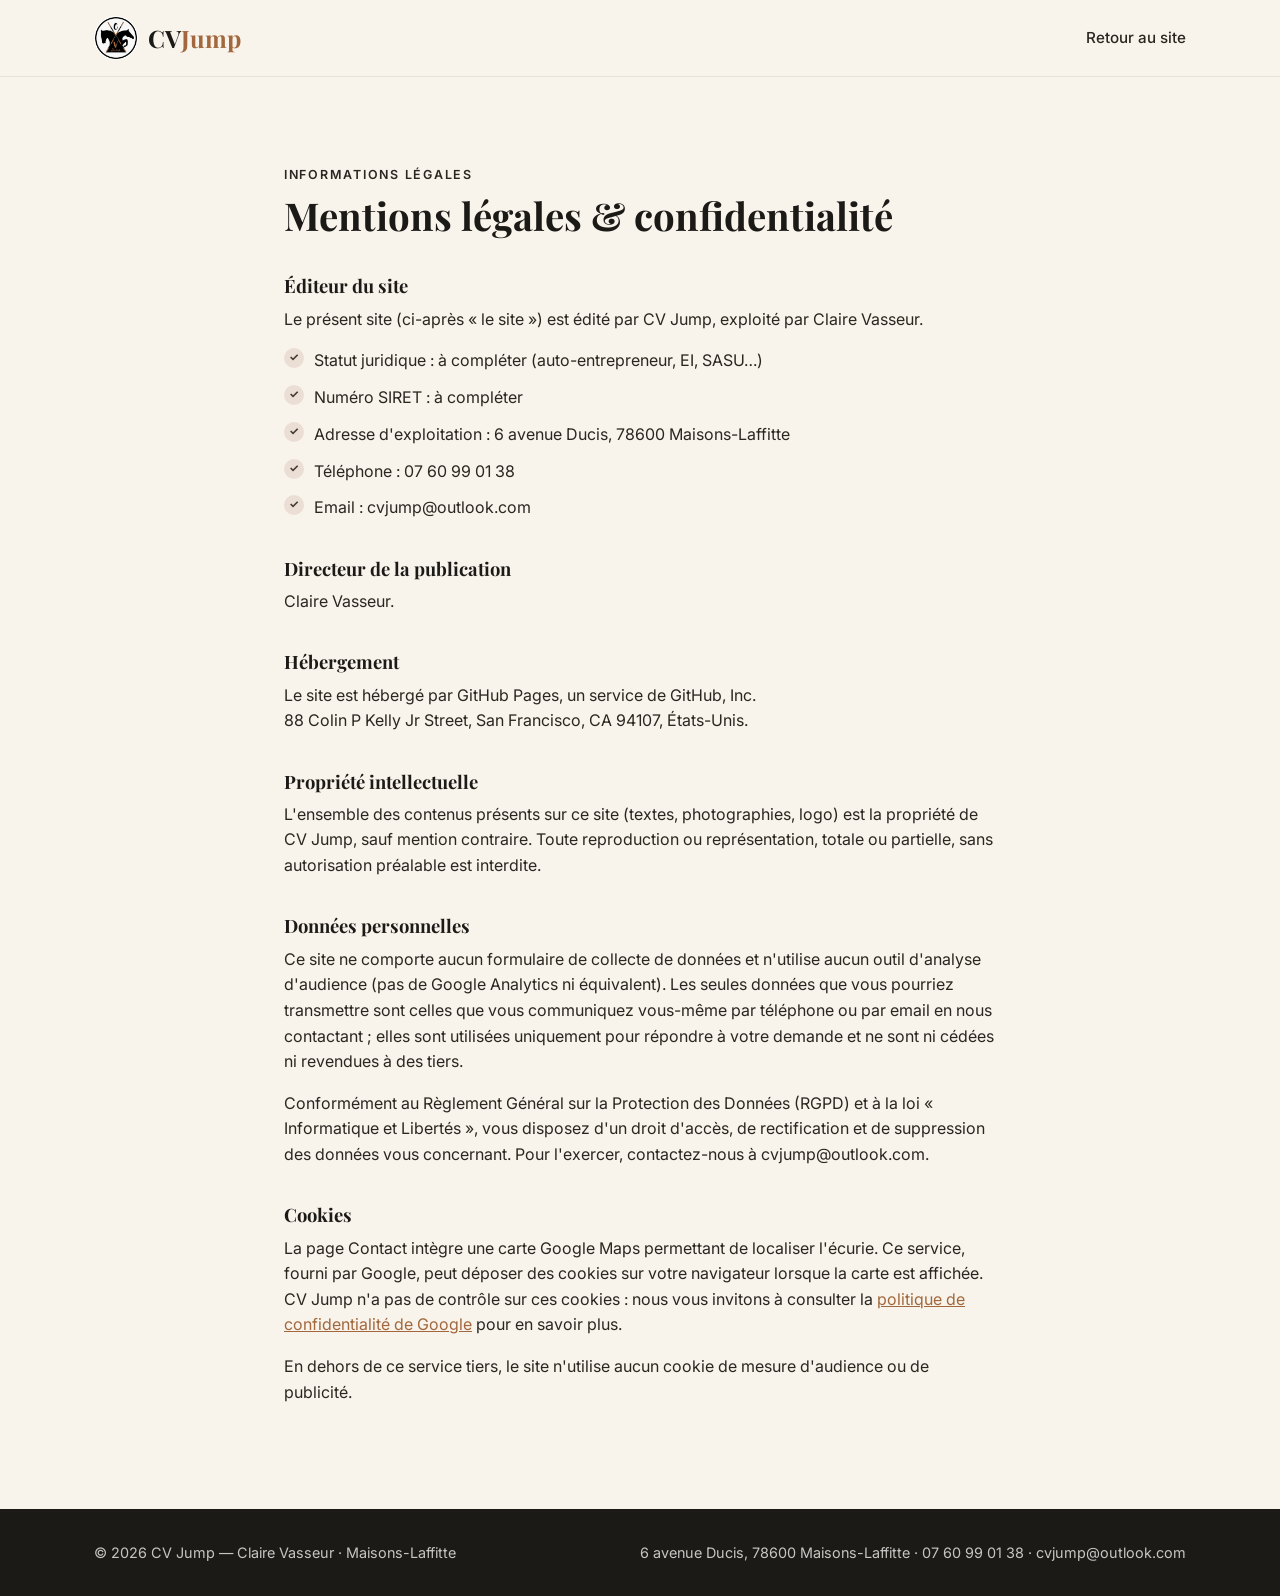
==== mentions-legales.html @ 4dc831ea "Ajouter la page mentions légales et politique de confidentialité Page dédiée couvrant l'éditeur, l'h" ====
<!DOCTYPE html>
<html lang="fr">
<head>
<meta charset="UTF-8">
<meta name="viewport" content="width=device-width, initial-scale=1.0">
<title>Mentions légales — CV Jump</title>
<meta name="description" content="Mentions légales et politique de confidentialité du site CV Jump, centre équestre à Maisons-Laffitte.">
<link rel="icon" type="image/png" href="assets/img/favicon.png">
<link rel="stylesheet" href="assets/css/style.css">
</head>
<body>

<header class="site-header">
  <div class="container header-inner">
    <a href="index.html#top" class="logo">
      <img src="assets/img/logo.png" alt="CV Jump" class="logo-img">
      <span class="logo-text">CV<span>Jump</span></span>
    </a>
    <nav class="main-nav">
      <a href="index.html#top">Retour au site</a>
    </nav>
  </div>
</header>

<main>
  <section class="section legal">
    <div class="container legal-content">
      <p class="eyebrow">Informations légales</p>
      <h1>Mentions légales &amp; confidentialité</h1>

      <h2>Éditeur du site</h2>
      <p>
        Le présent site (ci-après « le site ») est édité par CV Jump, exploité par Claire Vasseur.
      </p>
      <ul class="check-list">
        <li>Statut juridique : à compléter (auto-entrepreneur, EI, SASU…)</li>
        <li>Numéro SIRET : à compléter</li>
        <li>Adresse d'exploitation : 6 avenue Ducis, 78600 Maisons-Laffitte</li>
        <li>Téléphone : 07 60 99 01 38</li>
        <li>Email : cvjump@outlook.com</li>
      </ul>

      <h2>Directeur de la publication</h2>
      <p>Claire Vasseur.</p>

      <h2>Hébergement</h2>
      <p>
        Le site est hébergé par GitHub Pages, un service de GitHub, Inc.<br>
        88 Colin P Kelly Jr Street, San Francisco, CA 94107, États-Unis.
      </p>

      <h2>Propriété intellectuelle</h2>
      <p>
        L'ensemble des contenus présents sur ce site (textes, photographies, logo) est la propriété de CV Jump,
        sauf mention contraire. Toute reproduction ou représentation, totale ou partielle, sans autorisation
        préalable est interdite.
      </p>

      <h2>Données personnelles</h2>
      <p>
        Ce site ne comporte aucun formulaire de collecte de données et n'utilise aucun outil d'analyse
        d'audience (pas de Google Analytics ni équivalent). Les seules données que vous pourriez transmettre
        sont celles que vous communiquez vous-même par téléphone ou par email en nous contactant ; elles sont
        utilisées uniquement pour répondre à votre demande et ne sont ni cédées ni revendues à des tiers.
      </p>
      <p>
        Conformément au Règlement Général sur la Protection des Données (RGPD) et à la loi « Informatique et
        Libertés », vous disposez d'un droit d'accès, de rectification et de suppression des données vous
        concernant. Pour l'exercer, contactez-nous à cvjump@outlook.com.
      </p>

      <h2>Cookies</h2>
      <p>
        La page Contact intègre une carte Google Maps permettant de localiser l'écurie. Ce service, fourni par
        Google, peut déposer des cookies sur votre navigateur lorsque la carte est affichée. CV Jump n'a pas
        de contrôle sur ces cookies : nous vous invitons à consulter la
        <a href="https://policies.google.com/privacy" target="_blank" rel="noopener">politique de
        confidentialité de Google</a> pour en savoir plus.
      </p>
      <p>
        En dehors de ce service tiers, le site n'utilise aucun cookie de mesure d'audience ou de publicité.
      </p>
    </div>
  </section>
</main>

<footer class="site-footer">
  <div class="container footer-inner">
    <p>&copy; <span id="year"></span> CV Jump — Claire Vasseur · Maisons-Laffitte</p>
    <p class="footer-contact">6 avenue Ducis, 78600 Maisons-Laffitte · 07 60 99 01 38 · cvjump@outlook.com</p>
  </div>
</footer>

<script src="assets/js/main.js"></script>
</body>
</html>
---- assets/css/style.css ----
@import url('https://fonts.googleapis.com/css2?family=Playfair+Display:wght@600;700&family=Inter:wght@400;500;600;700&display=swap');

:root {
  --ink: #1c1a17;
  --ink-soft: #423a31;
  --copper: #a2673c;
  --copper-light: #ebded4;
  --cream: #f8f4ec;
  --cream-dark: #efe8d8;
  --brown: #4a3222;
  --text: #2a2620;
  --text-light: #6b6357;
  --white: #ffffff;
  --radius: 14px;
  --shadow: 0 10px 30px rgba(28, 26, 23, 0.08);
  --shadow-hover: 0 16px 40px rgba(28, 26, 23, 0.14);
}

* { box-sizing: border-box; }

html { scroll-behavior: smooth; }

body {
  margin: 0;
  font-family: 'Inter', -apple-system, BlinkMacSystemFont, 'Segoe UI', sans-serif;
  color: var(--text);
  background: var(--cream);
  line-height: 1.6;
}

h1, h2, h3 {
  font-family: 'Playfair Display', Georgia, serif;
  color: var(--ink);
  margin: 0 0 0.5em;
  line-height: 1.2;
}

p { margin: 0 0 1em; }

a { color: inherit; text-decoration: none; }

img { max-width: 100%; display: block; }

.container {
  width: 100%;
  max-width: 1140px;
  margin: 0 auto;
  padding: 0 24px;
}

.section { padding: 88px 0; }

.section-head { max-width: 680px; margin: 0 auto 48px; text-align: center; }

.eyebrow {
  text-transform: uppercase;
  letter-spacing: 0.14em;
  font-size: 0.78rem;
  font-weight: 600;
  color: var(--copper);
  margin-bottom: 0.6em;
}

.section-head h2 { font-size: clamp(1.6rem, 2.4vw, 2.2rem); }

.section-sub { color: var(--text-light); font-size: 1.02rem; }

.check-list {
  list-style: none;
  padding: 0;
  margin: 0;
}

.check-list li {
  position: relative;
  padding-left: 30px;
  margin-bottom: 0.7em;
  color: var(--text);
}

.check-list li::before {
  content: '✓';
  position: absolute;
  left: 0;
  top: 0;
  color: var(--ink-soft);
  font-weight: 700;
  background: var(--copper-light);
  width: 20px;
  height: 20px;
  border-radius: 50%;
  display: inline-flex;
  align-items: center;
  justify-content: center;
  font-size: 0.7rem;
}

.btn {
  display: inline-flex;
  align-items: center;
  justify-content: center;
  padding: 14px 30px;
  border-radius: 999px;
  font-weight: 600;
  font-size: 0.95rem;
  transition: all 0.2s ease;
  border: 2px solid transparent;
  cursor: pointer;
}

.btn-primary {
  background: var(--copper);
  color: var(--ink);
}

.btn-primary:hover {
  background: #845635;
  transform: translateY(-2px);
  box-shadow: var(--shadow-hover);
}

.btn-outline {
  border-color: rgba(255,255,255,0.6);
  color: var(--white);
}

.btn-outline:hover {
  background: rgba(255,255,255,0.12);
  transform: translateY(-2px);
}

.btn-outline-dark {
  border-color: var(--ink);
  color: var(--ink);
}

.btn-outline-dark:hover {
  background: rgba(28, 26, 23, 0.08);
}

.contact-actions {
  display: flex;
  gap: 14px;
  flex-wrap: wrap;
}

/* Header */
.site-header {
  position: sticky;
  top: 0;
  z-index: 100;
  background: rgba(248, 244, 236, 0.92);
  backdrop-filter: blur(8px);
  border-bottom: 1px solid rgba(28, 26, 23, 0.08);
}

.header-inner {
  display: flex;
  align-items: center;
  justify-content: space-between;
  height: 76px;
}

.logo {
  display: flex;
  align-items: center;
  gap: 10px;
}

.logo-img {
  height: 44px;
  width: 44px;
  border-radius: 50%;
  display: block;
}

.logo-text {
  font-family: 'Playfair Display', serif;
  font-size: 1.5rem;
  font-weight: 700;
  color: var(--ink);
}

.logo-text span { color: var(--copper); }

.main-nav {
  display: flex;
  align-items: center;
  gap: 32px;
}

.main-nav a {
  font-size: 0.95rem;
  font-weight: 500;
  color: var(--text);
  transition: color 0.2s ease;
}

.main-nav a:hover { color: var(--ink-soft); }

.nav-cta {
  background: var(--ink);
  color: var(--white) !important;
  padding: 10px 22px;
  border-radius: 999px;
}

.nav-cta:hover { background: var(--ink-soft) !important; }

.nav-toggle {
  display: none;
  flex-direction: column;
  justify-content: center;
  gap: 5px;
  width: 40px;
  height: 40px;
  background: none;
  border: none;
  cursor: pointer;
}

.nav-toggle span {
  display: block;
  height: 2px;
  width: 100%;
  background: var(--ink);
  border-radius: 2px;
}

/* Hero */
.hero {
  position: relative;
  min-height: 88vh;
  display: flex;
  align-items: center;
  color: var(--white);
  overflow: hidden;
}

.hero-bg {
  position: absolute;
  inset: 0;
  background:
    radial-gradient(ellipse at top right, rgba(162,103,60,0.4), transparent 55%),
    linear-gradient(160deg, #14120f 0%, #241f19 45%, #423a31 100%);
  z-index: -1;
}

.hero-bg::after {
  content: '';
  position: absolute;
  inset: 0;
  background-image:
    repeating-linear-gradient(45deg, rgba(255,255,255,0.02) 0, rgba(255,255,255,0.02) 2px, transparent 2px, transparent 40px);
}

.hero-grid {
  display: grid;
  grid-template-columns: 1.1fr 0.9fr;
  align-items: center;
  gap: 40px;
  padding: 60px 0;
}

.hero-content { max-width: 620px; }

.hero-photo img {
  width: 100%;
  aspect-ratio: 3 / 4;
  object-fit: cover;
  object-position: top center;
  border-radius: var(--radius);
  box-shadow: 0 24px 60px rgba(0,0,0,0.35);
  border: 4px solid rgba(255,255,255,0.12);
}

.hero .eyebrow { color: var(--copper-light); }

.hero h1 {
  color: var(--white);
  font-size: clamp(2.8rem, 6vw, 4.5rem);
  margin-bottom: 0.25em;
}

.hero-tagline {
  font-size: 1.15rem;
  color: rgba(255,255,255,0.85);
  max-width: 540px;
}

.hero-actions {
  display: flex;
  gap: 16px;
  margin-top: 32px;
  flex-wrap: wrap;
}

/* Structure */
.structure-grid {
  display: grid;
  grid-template-columns: 1.1fr 0.9fr;
  gap: 56px;
  align-items: start;
}

.structure-text p { color: var(--text); font-size: 1.02rem; }

.structure-text .check-list { margin-top: 20px; }

.structure-highlight {
  display: grid;
  gap: 18px;
}

.highlight-card {
  background: var(--white);
  border-radius: var(--radius);
  padding: 26px 28px;
  box-shadow: var(--shadow);
  border-left: 4px solid var(--copper);
}

.highlight-icon { font-size: 1.6rem; }

.highlight-card h3 { font-size: 1.1rem; margin: 0.4em 0 0.2em; }

.highlight-card p { margin: 0; color: var(--text-light); font-size: 0.95rem; }

/* Formules */
.formules { background: var(--cream-dark); }

.pricing-grid {
  display: grid;
  grid-template-columns: repeat(3, 1fr);
  gap: 24px;
}

.price-card {
  background: var(--white);
  border-radius: var(--radius);
  padding: 32px 28px;
  box-shadow: var(--shadow);
  transition: transform 0.2s ease, box-shadow 0.2s ease;
  position: relative;
}

.price-card:hover {
  transform: translateY(-4px);
  box-shadow: var(--shadow-hover);
}

.price-card h3 { font-size: 1.15rem; margin-bottom: 0.3em; }

.price {
  font-family: 'Playfair Display', serif;
  color: var(--ink-soft);
  font-size: 1.15rem;
  margin: 0 0 0.5em;
}

.price span { font-size: 2rem; font-weight: 700; }

.price-desc { color: var(--text-light); font-size: 0.95rem; margin: 0; }

.price-card-featured {
  background: linear-gradient(160deg, var(--ink), var(--ink-soft));
  color: var(--white);
}

.price-card-featured h3,
.price-card-featured .price { color: var(--white); }

.price-card-featured .price-desc { color: rgba(255,255,255,0.75); }

.badge {
  position: absolute;
  top: -12px;
  left: 28px;
  background: var(--copper);
  color: var(--ink);
  font-size: 0.75rem;
  font-weight: 700;
  text-transform: uppercase;
  letter-spacing: 0.06em;
  padding: 5px 14px;
  border-radius: 999px;
}

/* Inclus */
.inclus-grid {
  display: grid;
  grid-template-columns: repeat(2, 1fr);
  gap: 24px;
}

.inclus-card {
  background: var(--white);
  border-radius: var(--radius);
  padding: 32px;
  box-shadow: var(--shadow);
}

.inclus-card-head {
  display: flex;
  align-items: baseline;
  justify-content: space-between;
  gap: 12px;
  border-bottom: 1px solid var(--cream-dark);
  padding-bottom: 16px;
  margin-bottom: 18px;
  flex-wrap: wrap;
}

.inclus-card-head h3 { font-size: 1.15rem; margin: 0; }

.inclus-price {
  font-family: 'Playfair Display', serif;
  font-weight: 700;
  color: var(--copper);
  font-size: 1.1rem;
  white-space: nowrap;
  margin: 0;
}

/* Infos */
.infos-grid {
  display: grid;
  grid-template-columns: repeat(3, 1fr);
  gap: 24px;
}

.infos-card {
  text-align: center;
  padding: 32px 24px;
}

.infos-icon {
  font-size: 2.2rem;
  display: inline-block;
  margin-bottom: 12px;
}

.infos-card h3 { font-size: 1.1rem; }

.infos-card p { color: var(--text-light); font-size: 0.95rem; }

/* Contact */
.contact { background: var(--cream-dark); }

.contact-grid {
  display: grid;
  grid-template-columns: 1fr 1fr;
  gap: 48px;
  align-items: center;
}

.contact-list {
  list-style: none;
  padding: 0;
  margin: 28px 0 32px;
}

.contact-list li {
  display: flex;
  align-items: flex-start;
  gap: 16px;
  margin-bottom: 20px;
}

.contact-icon {
  font-size: 1.3rem;
  background: var(--white);
  width: 44px;
  height: 44px;
  border-radius: 50%;
  display: flex;
  align-items: center;
  justify-content: center;
  flex-shrink: 0;
  box-shadow: var(--shadow);
}

.contact-list strong { display: block; color: var(--ink); }

.contact-list span { color: var(--text-light); font-size: 0.95rem; }

.contact-list a { color: var(--text-light); }

.contact-list a:hover { color: var(--ink-soft); }

.contact-map {
  border-radius: var(--radius);
  overflow: hidden;
  box-shadow: var(--shadow);
  height: 420px;
}

.contact-map iframe {
  width: 100%;
  height: 100%;
  border: 0;
}

/* Announcement bar */
.announce-bar {
  background: var(--copper);
  color: var(--ink);
}

.announce-bar p {
  margin: 0;
  padding: 10px 0;
  text-align: center;
  font-size: 0.88rem;
  font-weight: 600;
  letter-spacing: 0.01em;
}

/* Prestations */
.prestations-grid {
  display: grid;
  grid-template-columns: repeat(5, 1fr);
  gap: 20px;
}

.prestation-card {
  background: var(--white);
  border-radius: var(--radius);
  padding: 28px 20px;
  text-align: center;
  box-shadow: var(--shadow);
  transition: transform 0.2s ease, box-shadow 0.2s ease;
}

.prestation-card:hover {
  transform: translateY(-4px);
  box-shadow: var(--shadow-hover);
}

.prestation-icon {
  font-size: 1.8rem;
  display: inline-block;
  margin-bottom: 10px;
}

.prestation-card h3 { font-size: 1.02rem; margin-bottom: 0.4em; }

.prestation-card p { color: var(--text-light); font-size: 0.88rem; margin: 0; }

/* Stages */
.stages { background: var(--cream-dark); }

.stages-grid {
  display: grid;
  grid-template-columns: 0.9fr 1.1fr;
  gap: 56px;
  align-items: center;
}

.stages-photo {
  width: 100%;
  aspect-ratio: 4 / 3;
  object-fit: cover;
  border-radius: var(--radius);
  box-shadow: var(--shadow);
}

.stages-text .check-list { margin: 20px 0 28px; }

/* Gallery */
.gallery-grid {
  display: grid;
  grid-template-columns: repeat(3, 1fr);
  gap: 20px;
}

.gallery-item {
  margin: 0;
  aspect-ratio: 4 / 3;
  border-radius: var(--radius);
  box-shadow: var(--shadow);
  position: relative;
  overflow: hidden;
  color: var(--white);
}

/* Real photos */
.gallery-photo img {
  width: 100%;
  height: 100%;
  object-fit: cover;
  display: block;
}

.gallery-photo figcaption {
  position: absolute;
  left: 0;
  right: 0;
  bottom: 0;
  padding: 24px 16px 12px;
  font-size: 0.82rem;
  font-weight: 600;
  background: linear-gradient(to top, rgba(20,26,20,0.75), transparent);
}

/* Placeholder tiles (awaiting real photos) */
.gallery-4, .gallery-5, .gallery-6 {
  display: flex;
  flex-direction: column;
  align-items: center;
  justify-content: center;
  gap: 10px;
  border: 2px dashed rgba(255,255,255,0.35);
}

.gallery-icon { font-size: 2.2rem; }

.gallery-4 figcaption, .gallery-5 figcaption, .gallery-6 figcaption {
  font-size: 0.82rem;
  font-weight: 600;
  text-align: center;
  padding: 0 16px;
}

.gallery-4 { background: linear-gradient(145deg, #a2673c, #6e4527); }
.gallery-5 { background: linear-gradient(145deg, #1c1a17, #423a31); }
.gallery-6 { background: linear-gradient(145deg, #6e4527, #1c1a17); }

/* Footer */
.site-footer {
  background: var(--ink);
  color: rgba(255,255,255,0.75);
  padding: 32px 0;
  font-size: 0.9rem;
}

.footer-inner {
  display: flex;
  justify-content: space-between;
  flex-wrap: wrap;
  gap: 8px;
}

.footer-inner p { margin: 0; }

.footer-legal {
  color: rgba(255,255,255,0.75);
  text-decoration: underline;
  text-underline-offset: 3px;
}

.footer-legal:hover { color: var(--white); }

/* Legal page */
.legal-content {
  max-width: 760px;
  margin: 0 auto;
}

.legal-content h1 {
  font-size: clamp(1.8rem, 3vw, 2.4rem);
  margin-bottom: 0.6em;
}

.legal-content h2 {
  font-size: 1.15rem;
  margin-top: 2em;
}

.legal-content p,
.legal-content li { color: var(--text); }

.legal-content .check-list { margin: 1em 0; }

.legal-content a { color: var(--copper); text-decoration: underline; }

/* Responsive */
@media (max-width: 880px) {
  .structure-grid,
  .contact-grid,
  .stages-grid,
  .hero-grid { grid-template-columns: 1fr; }

  .hero-grid { gap: 32px; }

  .hero-photo { max-width: 320px; margin: 0 auto; order: -1; }

  .pricing-grid,
  .prestations-grid,
  .gallery-grid { grid-template-columns: repeat(2, 1fr); }

  .inclus-grid,
  .infos-grid { grid-template-columns: 1fr; }

  .contact-map { height: 320px; }
}

@media (max-width: 640px) {
  .section { padding: 64px 0; }

  .pricing-grid,
  .prestations-grid,
  .gallery-grid { grid-template-columns: 1fr; }

  .nav-toggle { display: flex; }

  .main-nav {
    position: absolute;
    top: 76px;
    left: 0;
    right: 0;
    background: var(--cream);
    flex-direction: column;
    align-items: flex-start;
    padding: 20px 24px 28px;
    gap: 18px;
    box-shadow: var(--shadow);
    display: none;
  }

  .main-nav.open { display: flex; }

  .nav-cta { align-self: flex-start; }
}
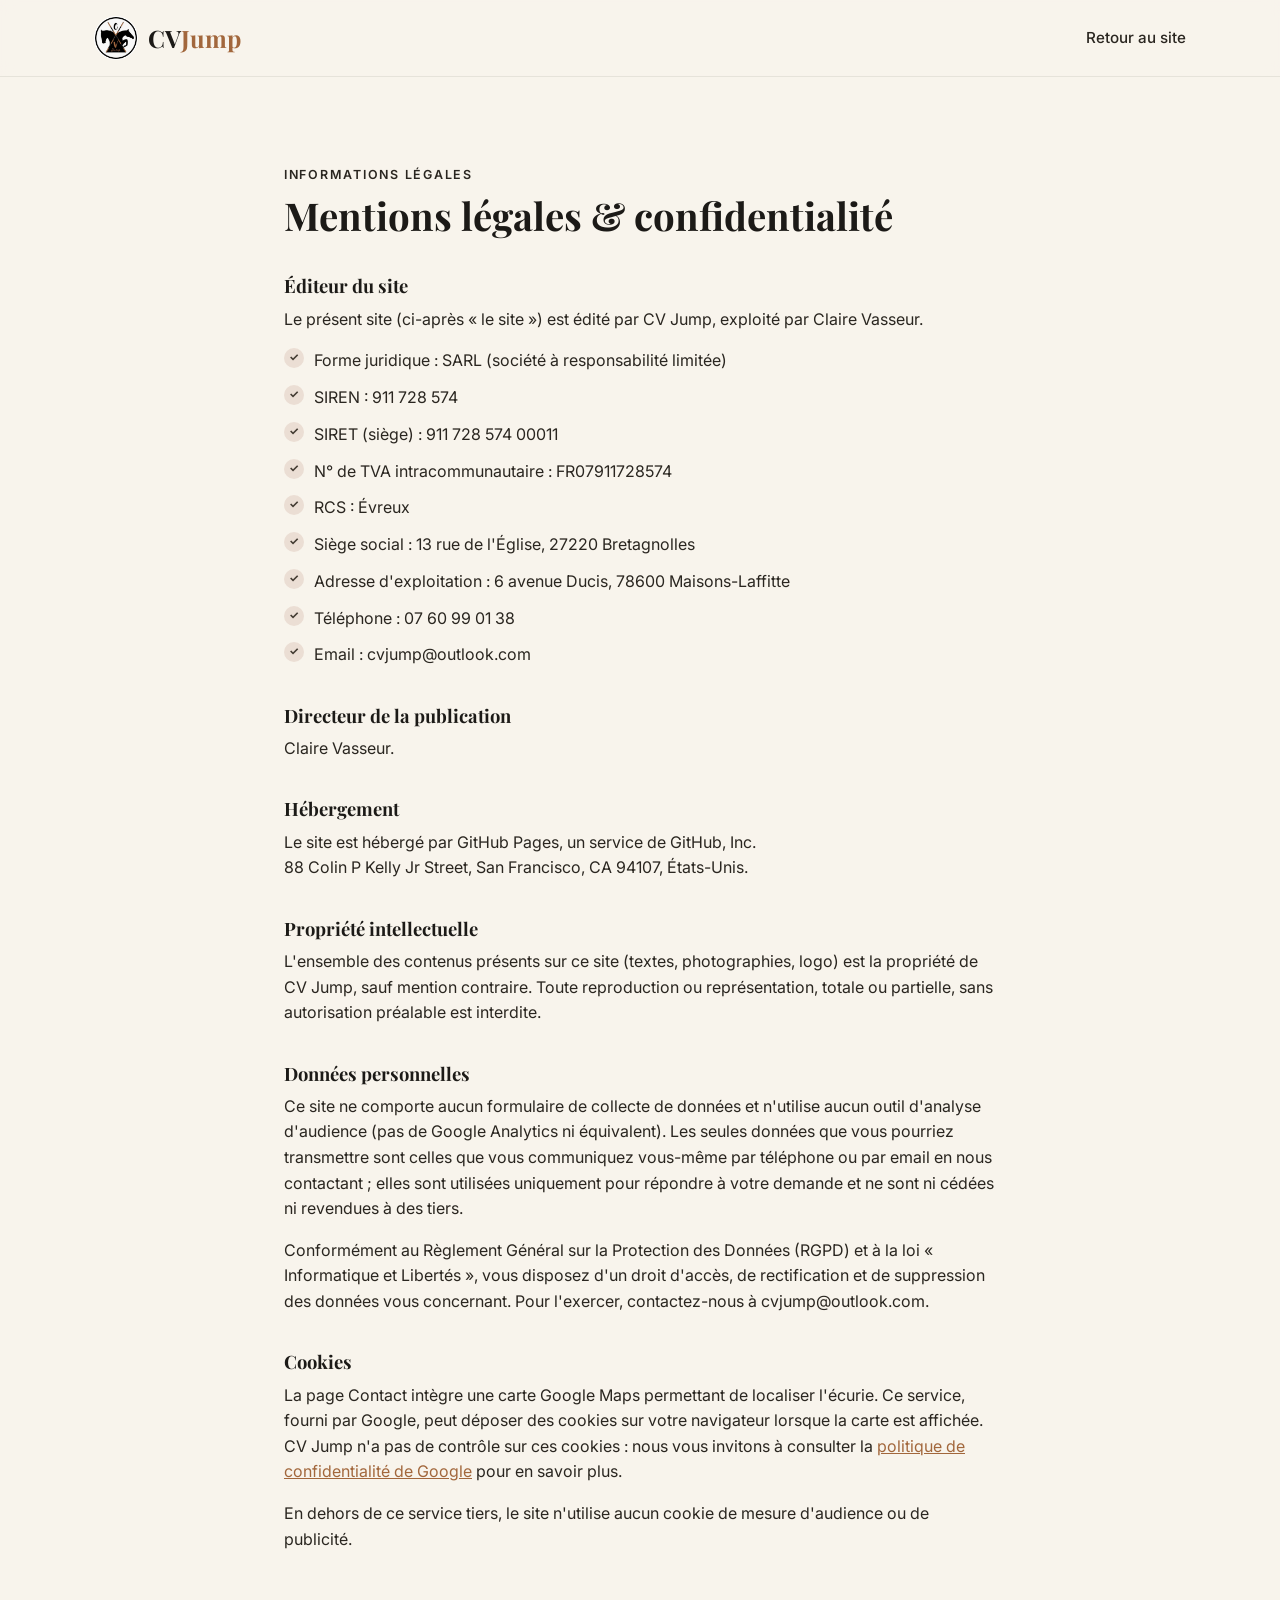
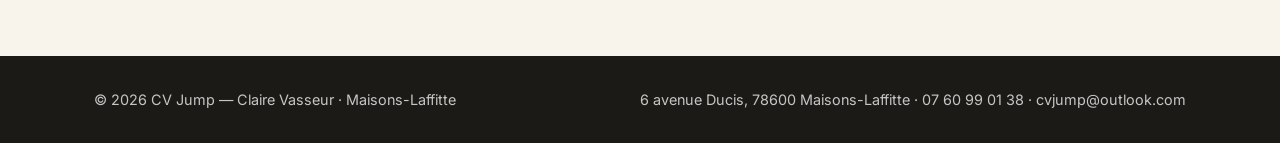
==== commit edcc414a: "Compléter les mentions légales avec le SIRET Ajoute la forme juridique (SARL), le SIREN/SIRET, le nu" ====
--- a/mentions-legales.html
+++ b/mentions-legales.html
@@ -33,8 +33,12 @@
         Le présent site (ci-après « le site ») est édité par CV Jump, exploité par Claire Vasseur.
       </p>
       <ul class="check-list">
-        <li>Statut juridique : à compléter (auto-entrepreneur, EI, SASU…)</li>
-        <li>Numéro SIRET : à compléter</li>
+        <li>Forme juridique : SARL (société à responsabilité limitée)</li>
+        <li>SIREN : 911 728 574</li>
+        <li>SIRET (siège) : 911 728 574 00011</li>
+        <li>N° de TVA intracommunautaire : FR07911728574</li>
+        <li>RCS : Évreux</li>
+        <li>Siège social : 13 rue de l'Église, 27220 Bretagnolles</li>
         <li>Adresse d'exploitation : 6 avenue Ducis, 78600 Maisons-Laffitte</li>
         <li>Téléphone : 07 60 99 01 38</li>
         <li>Email : cvjump@outlook.com</li>
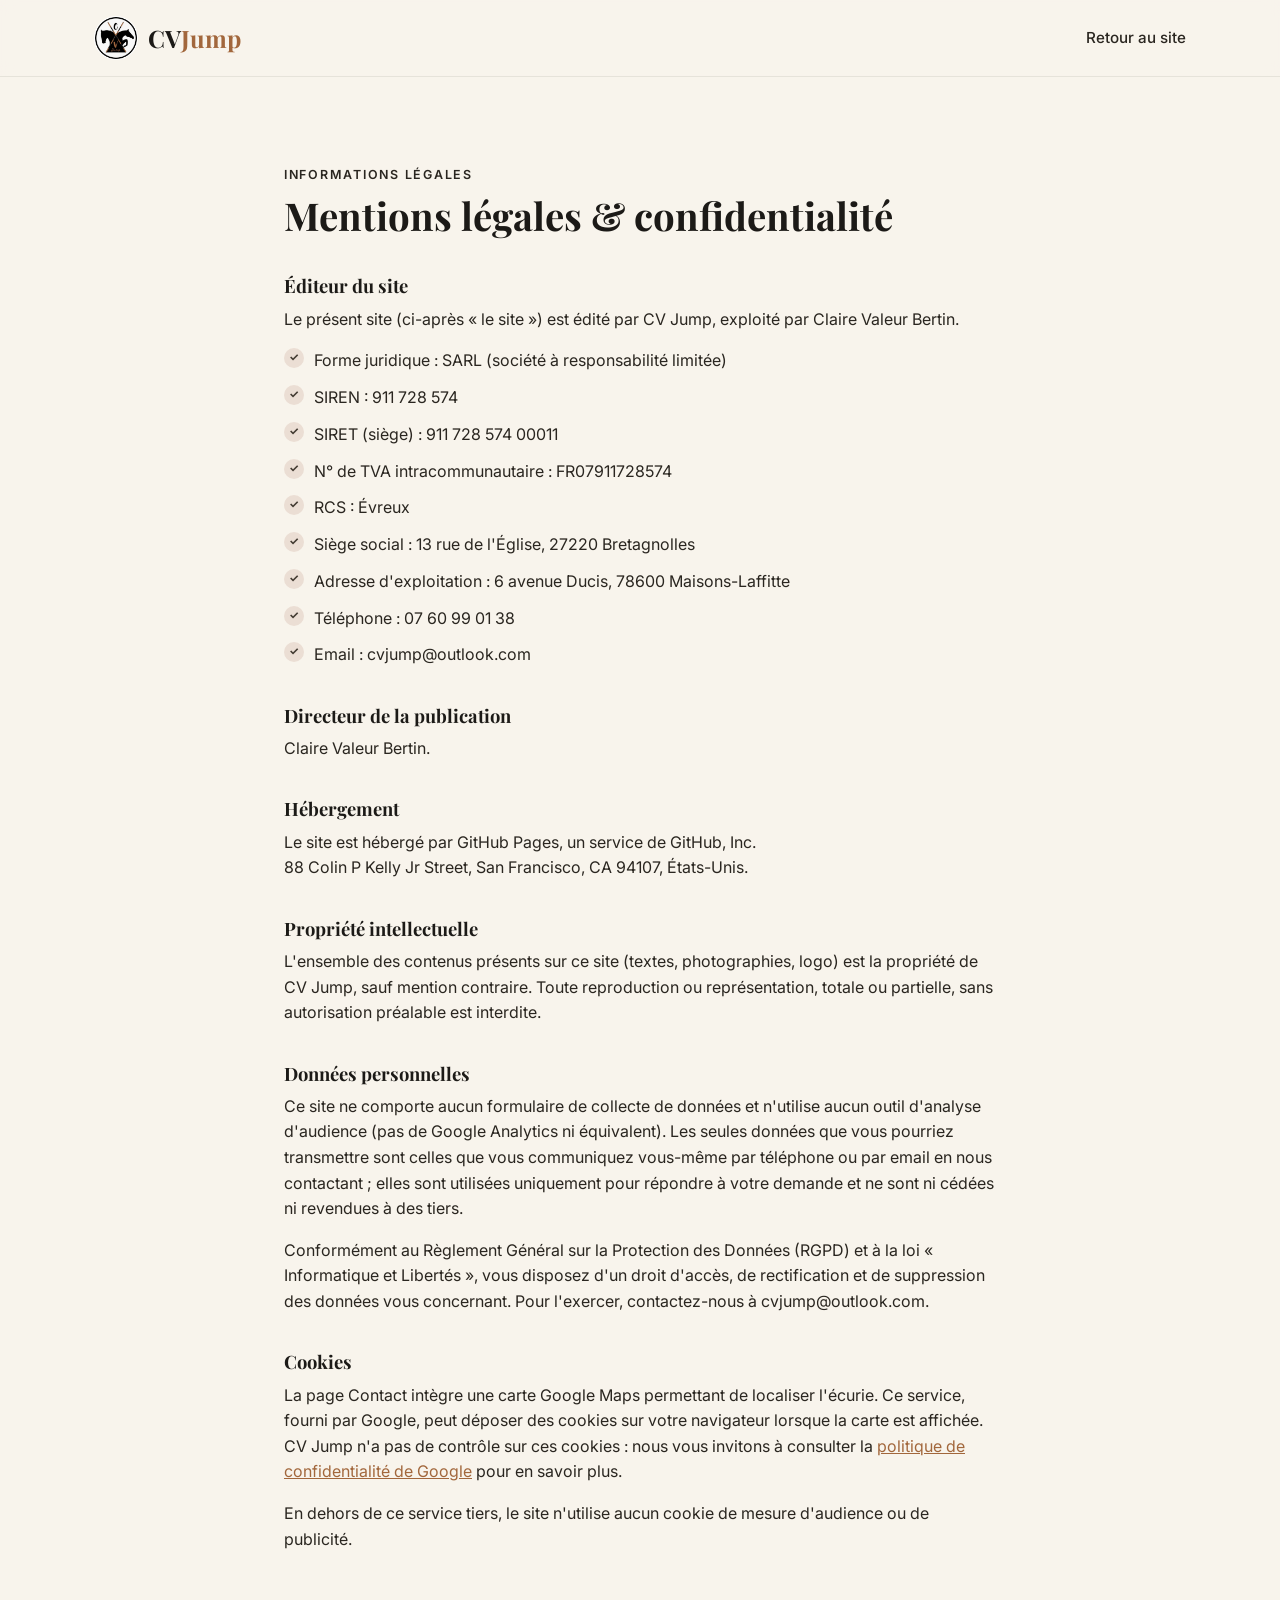
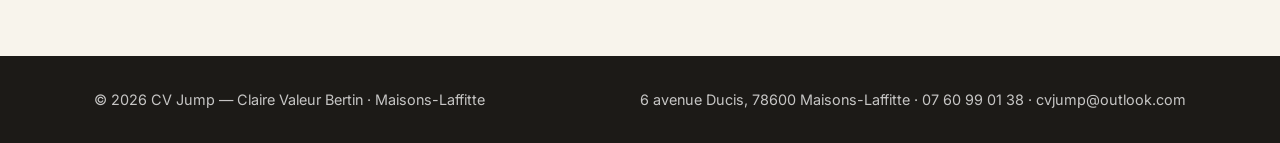
==== commit 77d35bc1: "Corriger le nom en Claire Valeur Bertin Co-Authored-By: Claude Sonnet 5 <noreply@anthropic.com> Clau" ====
--- a/mentions-legales.html
+++ b/mentions-legales.html
@@ -30,7 +30,7 @@
 
       <h2>Éditeur du site</h2>
       <p>
-        Le présent site (ci-après « le site ») est édité par CV Jump, exploité par Claire Vasseur.
+        Le présent site (ci-après « le site ») est édité par CV Jump, exploité par Claire Valeur Bertin.
       </p>
       <ul class="check-list">
         <li>Forme juridique : SARL (société à responsabilité limitée)</li>
@@ -45,7 +45,7 @@
       </ul>
 
       <h2>Directeur de la publication</h2>
-      <p>Claire Vasseur.</p>
+      <p>Claire Valeur Bertin.</p>
 
       <h2>Hébergement</h2>
       <p>
@@ -90,7 +90,7 @@
 
 <footer class="site-footer">
   <div class="container footer-inner">
-    <p>&copy; <span id="year"></span> CV Jump — Claire Vasseur · Maisons-Laffitte</p>
+    <p>&copy; <span id="year"></span> CV Jump — Claire Valeur Bertin · Maisons-Laffitte</p>
     <p class="footer-contact">6 avenue Ducis, 78600 Maisons-Laffitte · 07 60 99 01 38 · cvjump@outlook.com</p>
   </div>
 </footer>
--- a/assets/css/style.css
+++ b/assets/css/style.css
@@ -335,6 +335,13 @@
   gap: 24px;
 }
 
+.pricing-grid .price-card:last-child {
+  grid-column: 1 / -1;
+  max-width: 360px;
+  margin: 0 auto;
+  width: 100%;
+}
+
 .price-card {
   background: var(--white);
   border-radius: var(--radius);
@@ -360,7 +367,11 @@
 
 .price span { font-size: 2rem; font-weight: 700; }
 
+.price-quote span { font-size: 1.3rem; }
+
 .price-desc { color: var(--text-light); font-size: 0.95rem; margin: 0; }
+
+.price-card-cta { margin-top: 16px; padding: 10px 20px; font-size: 0.88rem; }
 
 .price-card-featured {
   background: linear-gradient(160deg, var(--ink), var(--ink-soft));
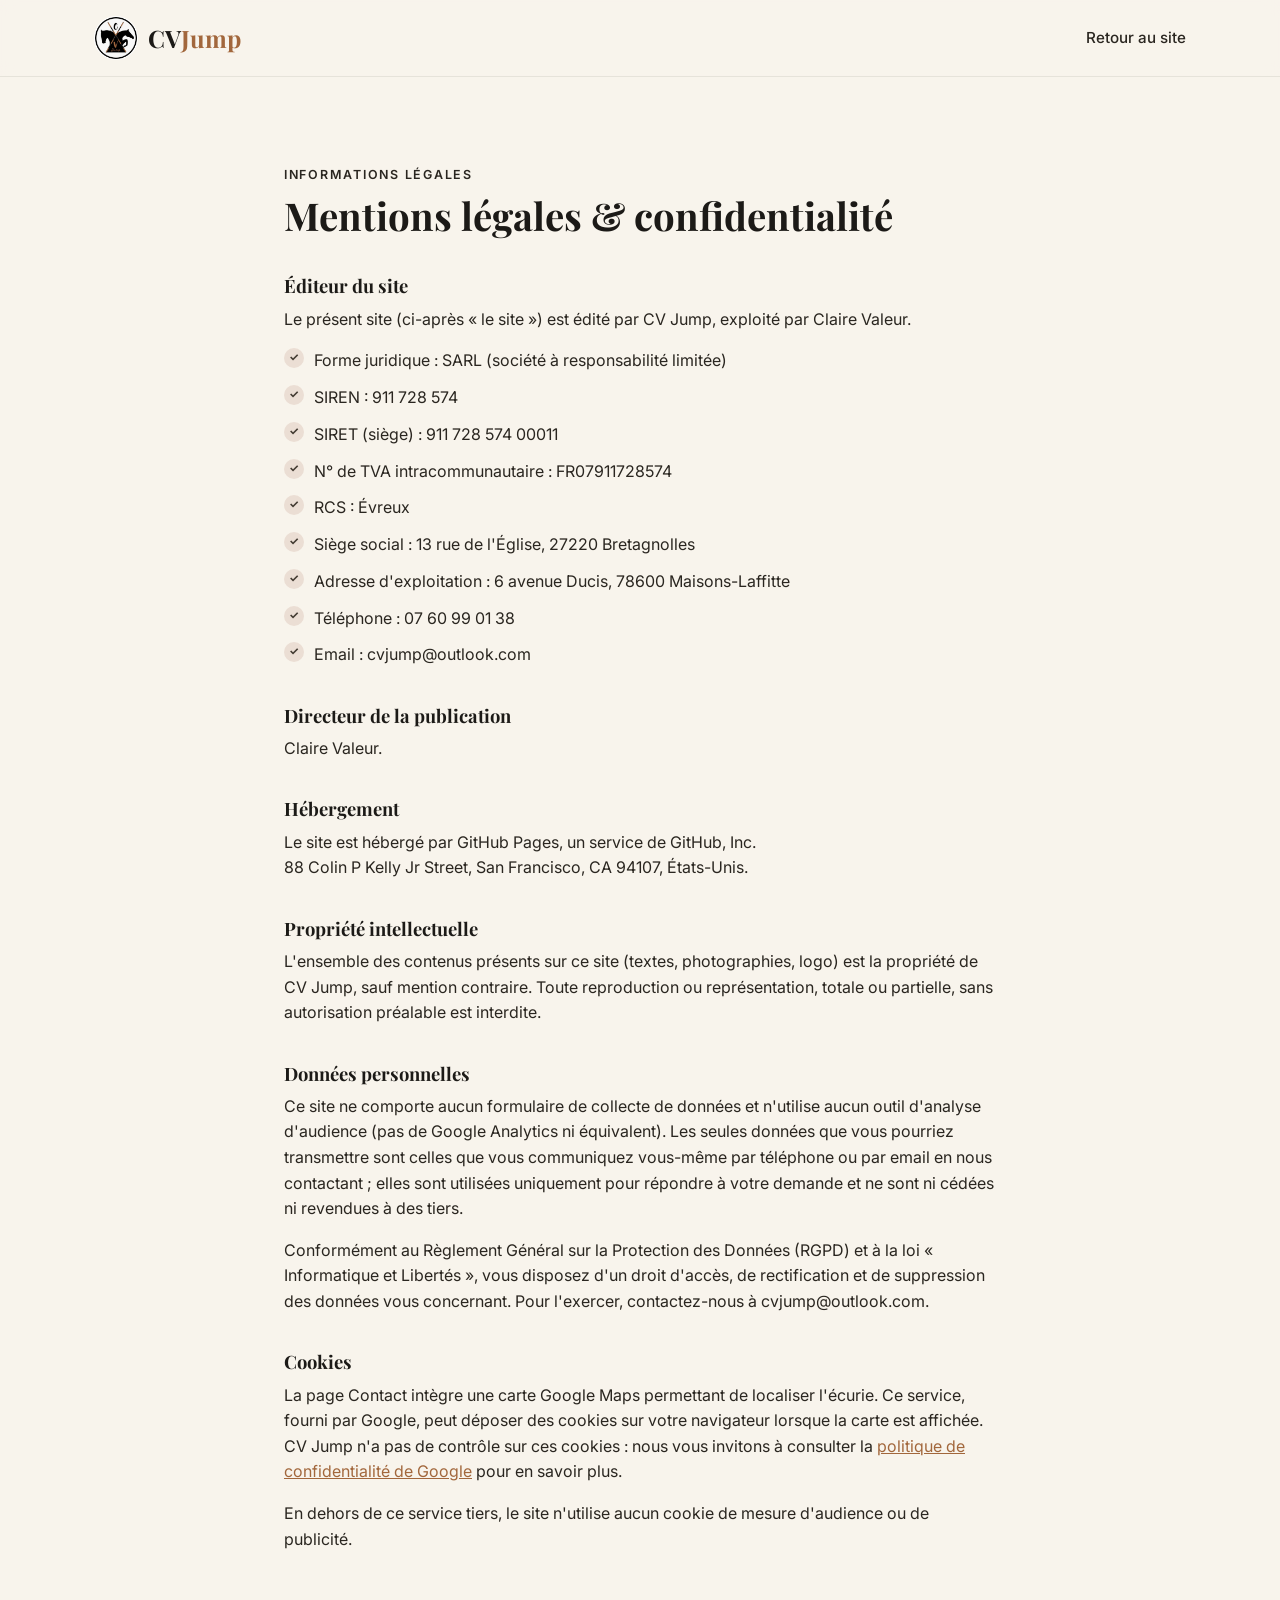
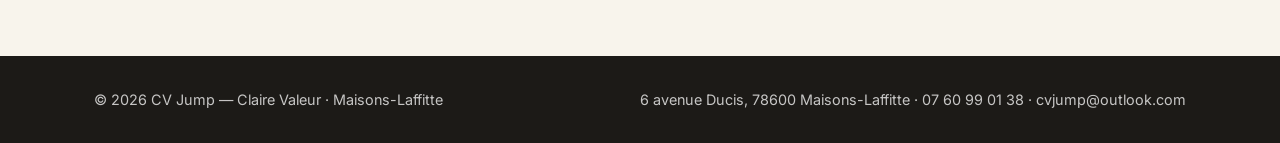
==== commit 0af77881: "Simplifier le nom en Claire Valeur Co-Authored-By: Claude Sonnet 5 <noreply@anthropic.com> Claude-Se" ====
--- a/mentions-legales.html
+++ b/mentions-legales.html
@@ -30,7 +30,7 @@
 
       <h2>Éditeur du site</h2>
       <p>
-        Le présent site (ci-après « le site ») est édité par CV Jump, exploité par Claire Valeur Bertin.
+        Le présent site (ci-après « le site ») est édité par CV Jump, exploité par Claire Valeur.
       </p>
       <ul class="check-list">
         <li>Forme juridique : SARL (société à responsabilité limitée)</li>
@@ -45,7 +45,7 @@
       </ul>
 
       <h2>Directeur de la publication</h2>
-      <p>Claire Valeur Bertin.</p>
+      <p>Claire Valeur.</p>
 
       <h2>Hébergement</h2>
       <p>
@@ -90,7 +90,7 @@
 
 <footer class="site-footer">
   <div class="container footer-inner">
-    <p>&copy; <span id="year"></span> CV Jump — Claire Valeur Bertin · Maisons-Laffitte</p>
+    <p>&copy; <span id="year"></span> CV Jump — Claire Valeur · Maisons-Laffitte</p>
     <p class="footer-contact">6 avenue Ducis, 78600 Maisons-Laffitte · 07 60 99 01 38 · cvjump@outlook.com</p>
   </div>
 </footer>
